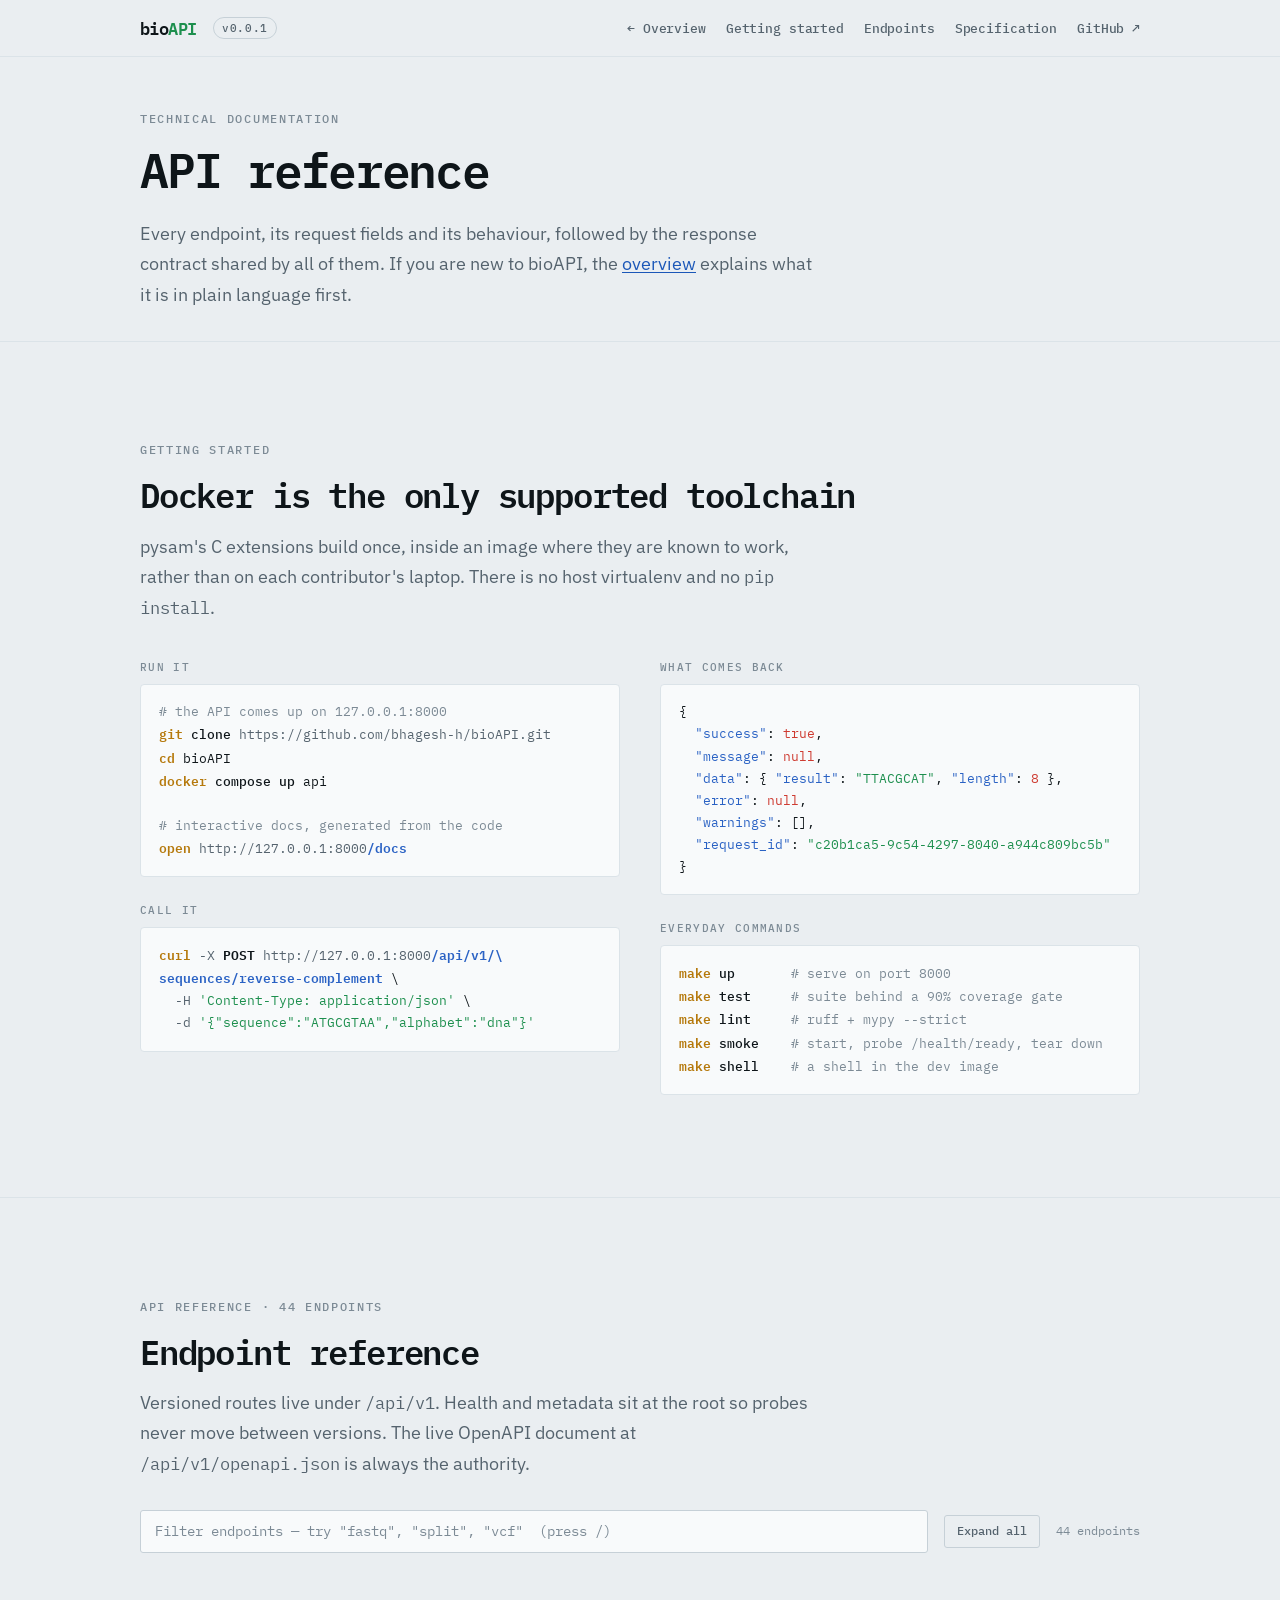
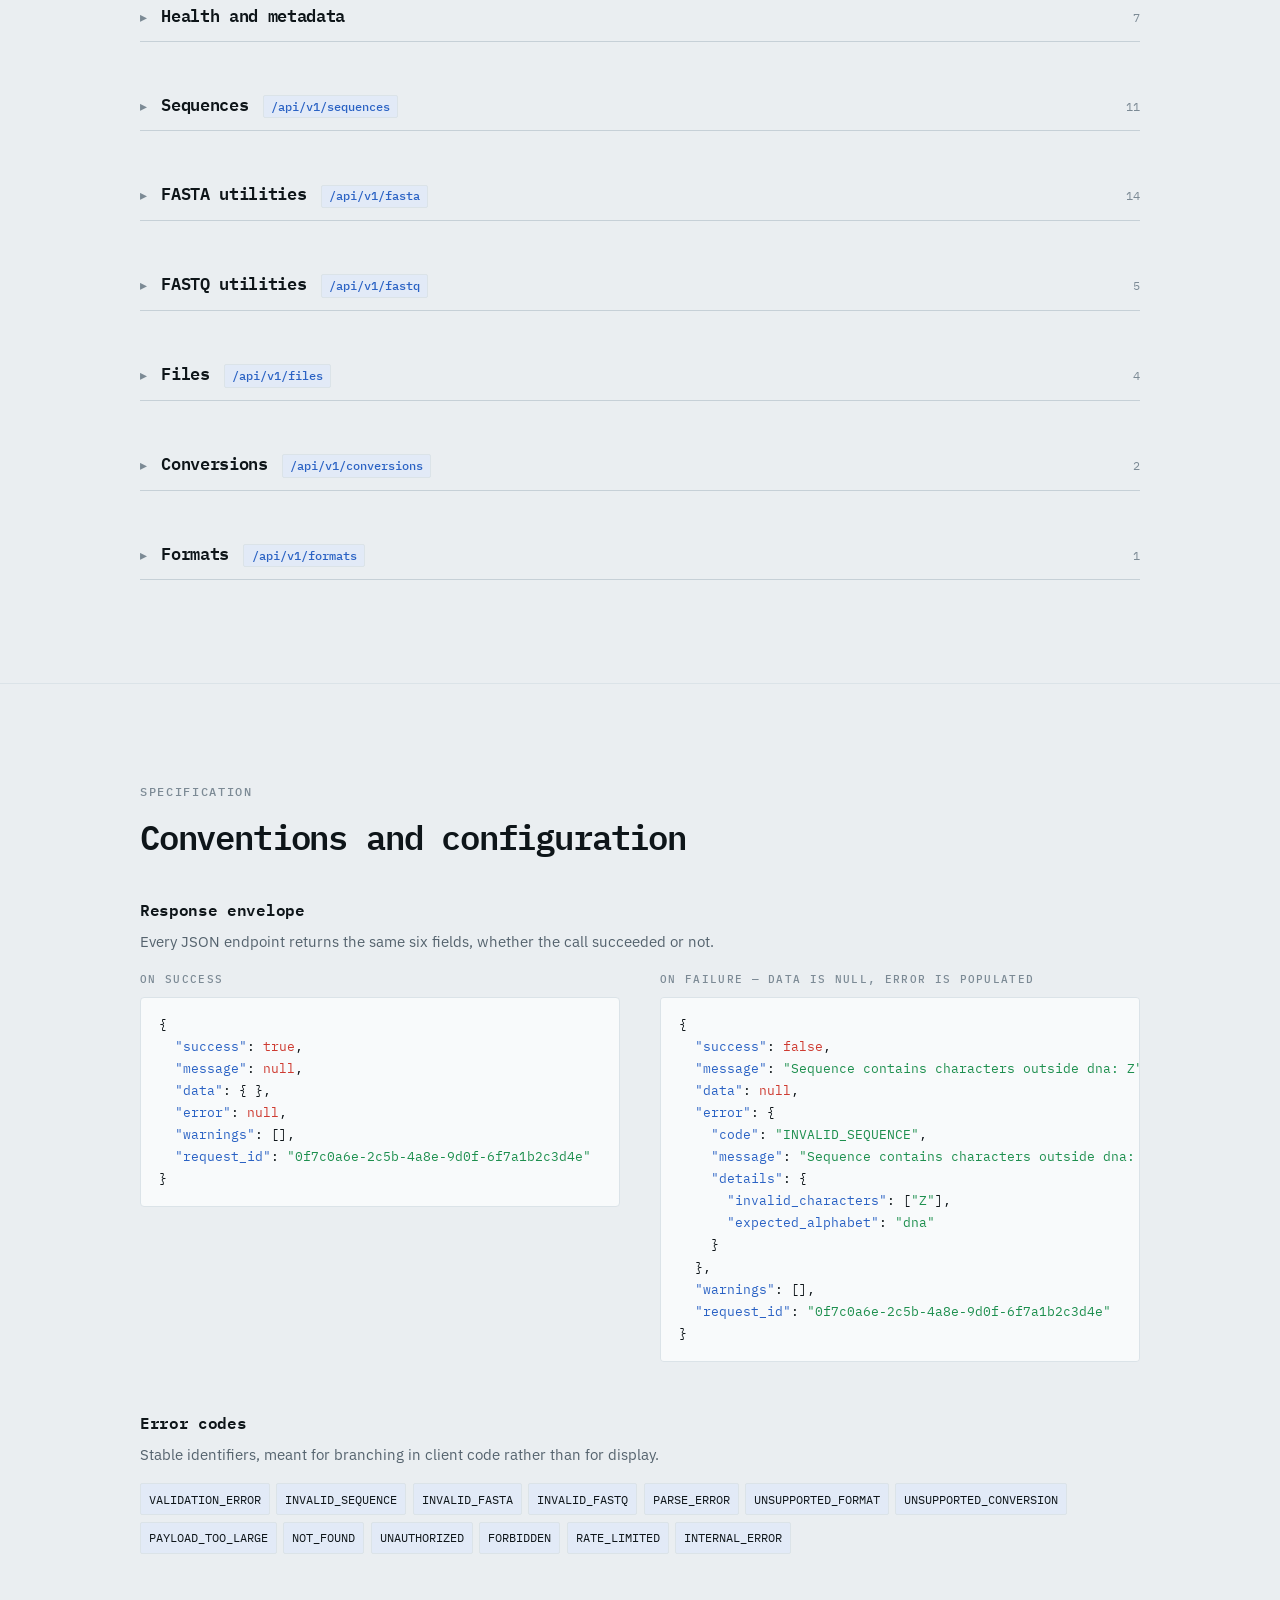
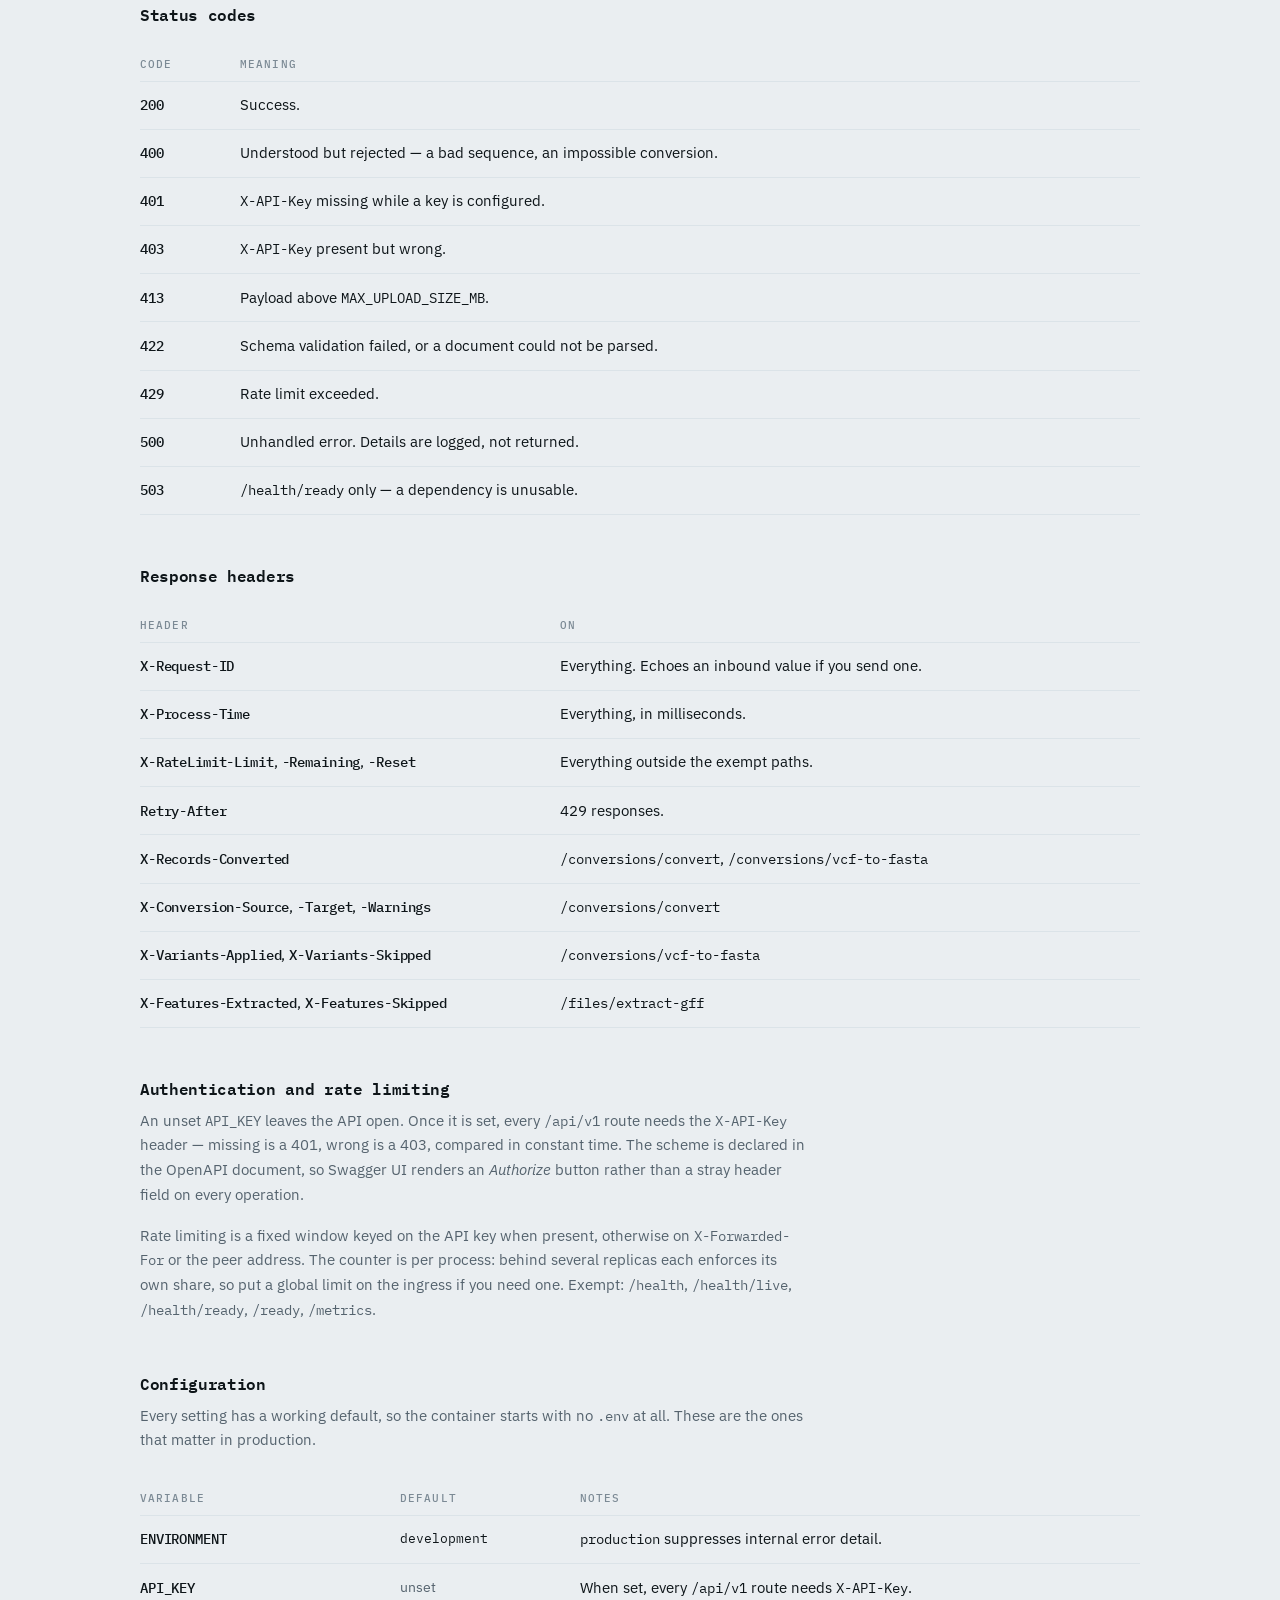
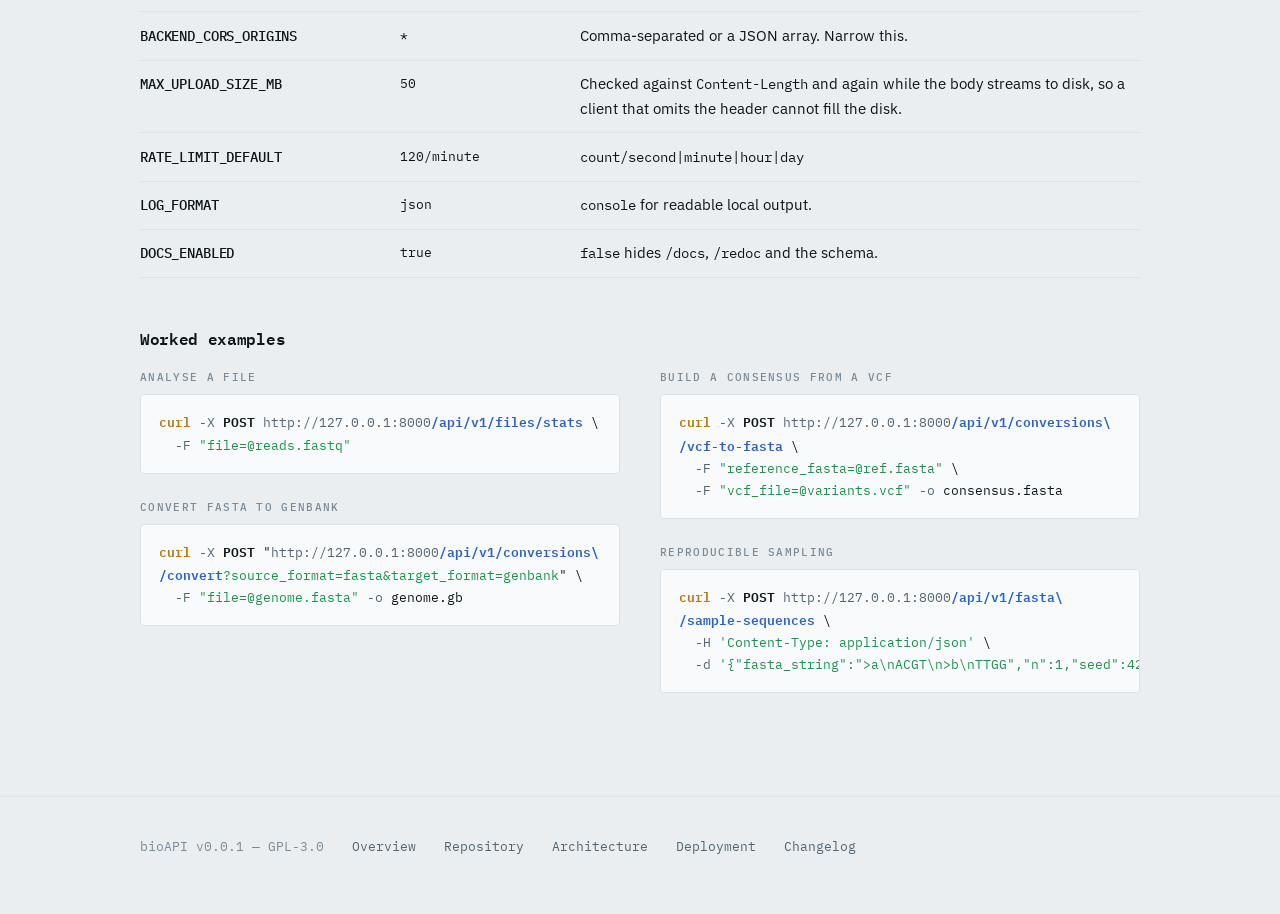
==== site/reference.html @ 5f0b7379 "docs(site): split the site in two, add an interoperability graph and a roadmap The single page assum" ====
<!doctype html>
<html lang="en">
<head>
<meta charset="utf-8">
<meta name="viewport" content="width=device-width, initial-scale=1">
<title>API reference — bioAPI</title>
<meta name="description" content="Every bioAPI endpoint with its request fields, plus the response envelope, error codes, status codes, headers, authentication, rate limiting and configuration.">
<link rel="icon" href="data:image/svg+xml,<svg xmlns='http://www.w3.org/2000/svg' viewBox='0 0 32 32'><rect width='32' height='32' rx='7' fill='%230E1519'/><rect x='7' y='5' width='18' height='4' rx='2' fill='%231D8F4E'/><rect x='7' y='11' width='18' height='4' rx='2' fill='%232A62C4'/><rect x='7' y='17' width='18' height='4' rx='2' fill='%23C98A12'/><rect x='7' y='23' width='18' height='4' rx='2' fill='%23CE3B31'/></svg>">
<link rel="preconnect" href="https://fonts.googleapis.com">
<link rel="preconnect" href="https://fonts.gstatic.com" crossorigin>
<link href="https://fonts.googleapis.com/css2?family=IBM+Plex+Mono:wght@400;500;600&family=IBM+Plex+Sans:wght@400;500;600&display=swap" rel="stylesheet">
<link rel="stylesheet" href="style.css">
</head>
<body>

<header class="topbar">
  <div class="wrap">
    <a class="mark" href="index.html">bio<span>API</span></a>
    <span class="ver">v0.0.1</span>
    <nav class="topnav">
      <a href="index.html">← Overview</a>
      <a class="opt" href="#getting-started">Getting started</a>
      <a href="#api-reference">Endpoints</a>
      <a href="#specification">Specification</a>
      <a href="https://github.com/bhagesh-h/bioAPI">GitHub&nbsp;↗</a>
    </nav>
  </div>
</header>

<main id="top">

<section class="hero" style="padding-block:clamp(2.5rem,5vw,3.5rem) 0">
  <div class="wrap">
    <p class="eyebrow">Technical documentation</p>
    <h1 style="font-size:clamp(2rem,5vw,3rem);max-width:20ch">API reference</h1>
    <p class="lede">
      Every endpoint, its request fields and its behaviour, followed by the response
      contract shared by all of them. If you are new to bioAPI, the
      <a href="index.html">overview</a> explains what it is in plain language first.
    </p>
  </div>
</section>

<!-- ============================ quick start ============================ -->
<section class="section" id="getting-started">
  <div class="wrap">
    <p class="eyebrow">Getting started</p>
    <h2>Docker is the only supported toolchain</h2>
    <p class="lede" style="margin-top:1rem">
      pysam's C extensions build once, inside an image where they are known to work,
      rather than on each contributor's laptop. There is no host virtualenv and no
      <code>pip install</code>.
    </p>

    <div class="cols" style="margin-top:2.5rem">
      <div>
        <p class="blocktitle">run it</p>
<pre><span class="c"># the API comes up on 127.0.0.1:8000</span>
<span class="cmd">git</span> <span class="sub">clone</span> <span class="url">https://github.com/bhagesh-h/bioAPI.git</span>
<span class="cmd">cd</span> bioAPI
<span class="cmd">docker</span> <span class="sub">compose up</span> api

<span class="c"># interactive docs, generated from the code</span>
<span class="cmd">open</span> <span class="url">http://127.0.0.1:8000</span><span class="ep">/docs</span></pre>
        <p class="blocktitle" style="margin-top:1.75rem">call it</p>
<pre><span class="cmd">curl</span> <span class="flg">-X</span> <span class="mth">POST</span> <span class="url">http://127.0.0.1:8000</span><span class="ep">/api/v1/\
sequences/reverse-complement</span> \
  <span class="flg">-H</span> <span class="str">'Content-Type: application/json'</span> \
  <span class="flg">-d</span> <span class="str">'{"sequence":"ATGCGTAA","alphabet":"dna"}'</span></pre>
      </div>
      <div>
        <p class="blocktitle">what comes back</p>
<pre>{
  <span class="key">"success"</span>: <span class="lit">true</span>,
  <span class="key">"message"</span>: <span class="lit">null</span>,
  <span class="key">"data"</span>: { <span class="key">"result"</span>: <span class="str">"TTACGCAT"</span>, <span class="key">"length"</span>: <span class="lit">8</span> },
  <span class="key">"error"</span>: <span class="lit">null</span>,
  <span class="key">"warnings"</span>: [],
  <span class="key">"request_id"</span>: <span class="str">"c20b1ca5-9c54-4297-8040-a944c809bc5b"</span>
}</pre>
        <p class="blocktitle" style="margin-top:1.75rem">everyday commands</p>
<pre><span class="cmd">make</span> <span class="sub">up</span>       <span class="c"># serve on port 8000</span>
<span class="cmd">make</span> <span class="sub">test</span>     <span class="c"># suite behind a 90% coverage gate</span>
<span class="cmd">make</span> <span class="sub">lint</span>     <span class="c"># ruff + mypy --strict</span>
<span class="cmd">make</span> <span class="sub">smoke</span>    <span class="c"># start, probe /health/ready, tear down</span>
<span class="cmd">make</span> <span class="sub">shell</span>    <span class="c"># a shell in the dev image</span></pre>
      </div>
    </div>
  </div>
</section>
<!-- ============================ endpoints ============================ -->
<section class="section" id="api-reference">
  <div class="wrap">
    <p class="eyebrow">API reference · 44 endpoints</p>
    <h2>Endpoint reference</h2>
    <p class="lede" style="margin-top:1rem">
      Versioned routes live under <code>/api/v1</code>. Health and metadata sit at the root
      so probes never move between versions. The live OpenAPI document at
      <code>/api/v1/openapi.json</code> is always the authority.
    </p>

    <div class="filterbar">
      <input id="filter" type="search" placeholder="Filter endpoints — try &quot;fastq&quot;, &quot;split&quot;, &quot;vcf&quot;  (press /)" aria-label="Filter endpoints">
      <button id="toggle-all" type="button" aria-expanded="false">Expand all</button>
      <span id="count" aria-live="polite"></span>
    </div>

    <!-- ---- health ---- -->
    <details class="group" data-group>
      <summary class="group-head">
        <h3>Health and metadata</h3>
        <span class="n" data-n>7</span>
      </summary>
      <div class="group-body">
      <p class="group-note">
        Never require an API key and are exempt from rate limiting, so an orchestrator's
        probes cannot be locked out.
      </p>
      <div class="tablewrap">
      <table>
        <thead><tr><th style="width:34%">Endpoint</th><th>What it does</th><th style="width:26%">Returns</th></tr></thead>
        <tbody>
          <tr data-ep><td class="p"><span class="m">GET</span><code>/</code></td><td>Service name, version and links to the documentation.</td><td class="f"><code>ServiceInfo</code></td></tr>
          <tr data-ep><td class="p"><span class="m">GET</span><code>/health</code></td><td>Liveness — 200 for as long as the process is serving.</td><td class="f"><code>LivenessStatus</code></td></tr>
          <tr data-ep><td class="p"><span class="m">GET</span><code>/health/live</code></td><td>Liveness, under its explicit name.</td><td class="f"><code>LivenessStatus</code></td></tr>
          <tr data-ep><td class="p"><span class="m">GET</span><code>/health/ready</code></td><td>Readiness — parses a probe record with Biopython and loads pysam's compiled extension. 503 if either fails, so a broken image leaves the load balancer instead of failing real requests.</td><td class="f"><code>ReadinessStatus</code>, 503 on failure</td></tr>
          <tr data-ep><td class="p"><span class="m">GET</span><code>/ready</code> <span class="dep">alias</span></td><td>Deprecated alias of <code>/health/ready</code>.</td><td class="f"><code>ReadinessStatus</code></td></tr>
          <tr data-ep><td class="p"><span class="m">GET</span><code>/version</code></td><td>App, Python, Biopython and pysam versions.</td><td class="f"><code>VersionInfo</code></td></tr>
          <tr data-ep><td class="p"><span class="m">GET</span><code>/metrics</code></td><td>Prometheus metrics. Health paths are excluded from the histograms.</td><td class="f">Prometheus text</td></tr>
        </tbody>
      </table>
      </div>
      </div>
    </details>

    <!-- ---- sequences ---- -->
    <details class="group" data-group>
      <summary class="group-head">
        <h3>Sequences</h3>
        <span class="path">/api/v1/sequences</span>
        <span class="n" data-n>11</span>
      </summary>
      <div class="group-body">
      <p class="group-note">
        All eleven share a JSON body: <code>sequence</code>, optional <code>alphabet</code>
        (<code>dna</code>, <code>rna</code>, <code>protein</code>, or omitted to auto-detect),
        <code>uppercase</code> and <code>remove_whitespace</code>. Whitespace is stripped
        before processing, so a wrapped sequence pastes in fine. IUPAC ambiguity codes are
        valid but produce a warning, because most calculations treat the code literally
        rather than expanding it. Nucleotide-only operations reject a sequence declared as
        <code>protein</code>.
      </p>
      <div class="tablewrap">
      <table>
        <thead><tr><th style="width:34%">Endpoint</th><th>What it does</th><th style="width:26%">Extra fields</th></tr></thead>
        <tbody>
          <tr data-ep><td class="p"><span class="m post">POST</span><code>/reverse</code></td><td>Reverse the sequence.</td><td class="f">—</td></tr>
          <tr data-ep><td class="p"><span class="m post">POST</span><code>/complement</code></td><td>Complement each base. RNA input stays RNA.</td><td class="f">—</td></tr>
          <tr data-ep><td class="p"><span class="m post">POST</span><code>/reverse-complement</code></td><td>The opposite strand, read 5'→3'.</td><td class="f">—</td></tr>
          <tr data-ep><td class="p"><span class="m post">POST</span><code>/transcribe</code></td><td>DNA → RNA.</td><td class="f">—</td></tr>
          <tr data-ep><td class="p"><span class="m post">POST</span><code>/back-transcribe</code></td><td>RNA → DNA.</td><td class="f">—</td></tr>
          <tr data-ep><td class="p"><span class="m post">POST</span><code>/translate</code></td><td>Nucleotide → protein under any NCBI genetic code. Truncates to the last whole codon and says so in <code>warnings</code>; shorter than one codon is a 400.</td><td class="f"><code>table</code> (default 1), <code>to_stop</code> (default false)</td></tr>
          <tr data-ep><td class="p"><span class="m post">POST</span><code>/gc-content</code></td><td>GC percentage, with G/C and A/T counts.</td><td class="f">—</td></tr>
          <tr data-ep><td class="p"><span class="m post">POST</span><code>/count-bases</code></td><td>Residue frequencies, most common first.</td><td class="f">—</td></tr>
          <tr data-ep><td class="p"><span class="m post">POST</span><code>/kmer</code></td><td>K-mer counts, optionally only the most frequent.</td><td class="f"><code>k</code> (1–32, default 3), <code>top</code></td></tr>
          <tr data-ep><td class="p"><span class="m post">POST</span><code>/find-motif</code></td><td>Motif positions as 0-based half-open coordinates — <code>{"start":0,"end":2}</code> is the first two characters.</td><td class="f"><code>motif</code> (required), <code>allow_overlaps</code> (default true)</td></tr>
          <tr data-ep><td class="p"><span class="m post">POST</span><code>/validate</code></td><td>Report validity without rejecting. Always 200, with <code>is_valid</code> and the offending characters listed — use it before committing to an operation.</td><td class="f">—</td></tr>
        </tbody>
      </table>
      </div>
      </div>
    </details>

    <!-- ---- fasta ---- -->
    <details class="group" data-group>
      <summary class="group-head">
        <h3>FASTA utilities</h3>
        <span class="path">/api/v1/fasta</span>
        <span class="n" data-n>14</span>
      </summary>
      <div class="group-body">
      <p class="group-note">
        Every request carries <code>fasta_string</code> and an optional
        <code>line_width</code> (default 60; <code>0</code> puts each sequence on one line).
        Multi-line sequences are joined on parse and re-wrapped on output, and blank lines
        between records are tolerated.
      </p>
      <div class="tablewrap">
      <table>
        <thead><tr><th style="width:34%">Endpoint</th><th>What it does</th><th style="width:26%">Extra fields</th></tr></thead>
        <tbody>
          <tr data-ep><td class="p"><span class="m post">POST</span><code>/stats</code></td><td>Count, min, max, mean length, N50, GC, and a per-sequence breakdown.</td><td class="f">—</td></tr>
          <tr data-ep><td class="p"><span class="m post">POST</span><code>/shorten-headers</code></td><td>Truncate headers, warning when the truncation collides.</td><td class="f"><code>n</code> — characters to keep</td></tr>
          <tr data-ep><td class="p"><span class="m post">POST</span><code>/get-n-sequences</code></td><td>The first N records.</td><td class="f"><code>n</code></td></tr>
          <tr data-ep><td class="p"><span class="m post">POST</span><code>/filter-by-length</code></td><td>Keep records inside a length range.</td><td class="f"><code>min_length</code>, <code>max_length</code></td></tr>
          <tr data-ep><td class="p"><span class="m post">POST</span><code>/extract-subsequence</code></td><td>Slice a 1-based inclusive range from each record. Fails the whole request if any sequence is shorter than <code>end</code>, naming it in <code>error.details</code>.</td><td class="f"><code>start</code>, <code>end</code>, <code>skip_short</code></td></tr>
          <tr data-ep><td class="p"><span class="m post">POST</span><code>/sample-sequences</code></td><td>A random sample. Without a seed it is genuinely random and differs between calls.</td><td class="f"><code>n</code>, <code>seed</code></td></tr>
          <tr data-ep><td class="p"><span class="m post">POST</span><code>/split</code></td><td>Into <code>n</code> chunks or chunks of <code>size</code> — one or the other, never both.</td><td class="f"><code>n</code> <em>or</em> <code>size</code></td></tr>
          <tr data-ep><td class="p"><span class="m post">POST</span><code>/merge</code></td><td>Concatenate documents. Duplicate ids are a warning; deduplication suffixes them <code>_2</code>, <code>_3</code> in order of appearance.</td><td class="f"><code>fasta_strings</code> (≥2), <code>deduplicate_ids</code></td></tr>
          <tr data-ep><td class="p"><span class="m post">POST</span><code>/convert-case</code></td><td>Upper- or lower-case the sequences, leaving headers alone.</td><td class="f"><code>case</code>: <code>upper</code> | <code>lower</code></td></tr>
          <tr data-ep><td class="p"><span class="m post">POST</span><code>/remove-unknown-chars</code></td><td>Strip anything outside ACGT, optionally keeping IUPAC codes.</td><td class="f"><code>keep_ambiguity_codes</code></td></tr>
          <tr data-ep><td class="p"><span class="m post">POST</span><code>/rename-sequences</code></td><td>Apply an <code>{old_id: new_id}</code> map. Keys matching no record are warned about — usually a typo.</td><td class="f"><code>rename_map</code></td></tr>
          <tr data-ep><td class="p"><span class="m post">POST</span><code>/modify-descriptions</code></td><td>Apply an <code>{id: description}</code> map, with the same warning on unmatched keys.</td><td class="f"><code>description_map</code></td></tr>
          <tr data-ep><td class="p"><span class="m post">POST</span><code>/find-unique</code></td><td>Deduplicate by sequence content rather than by identifier.</td><td class="f">—</td></tr>
          <tr data-ep><td class="p"><span class="m post">POST</span><code>/extract-ids</code></td><td>List every identifier in the document.</td><td class="f">—</td></tr>
        </tbody>
      </table>
      </div>
      </div>
    </details>

    <!-- ---- fastq ---- -->
    <details class="group" data-group>
      <summary class="group-head">
        <h3>FASTQ utilities</h3>
        <span class="path">/api/v1/fastq</span>
        <span class="n" data-n>5</span>
      </summary>
      <div class="group-body">
      <p class="group-note">
        Every request carries <code>fastq_string</code> and <code>quality_offset</code>
        (33 for Sanger and Illumina 1.8+, 64 for older Illumina). Parsing is strict: exactly
        four lines per read, <code>@</code> first, <code>+</code> third, sequence and quality
        of equal non-zero length. Errors name the read number. Line-wrapped FASTQ cannot be
        parsed unambiguously and is rejected rather than guessed at.
      </p>
      <div class="tablewrap">
      <table>
        <thead><tr><th style="width:34%">Endpoint</th><th>What it does</th><th style="width:26%">Extra fields</th></tr></thead>
        <tbody>
          <tr data-ep><td class="p"><span class="m post">POST</span><code>/stats</code></td><td>Read count, lengths, GC, mean quality, and Q20/Q30 percentages. A quality string that decodes below zero produces a warning suggesting the other encoding.</td><td class="f">—</td></tr>
          <tr data-ep><td class="p"><span class="m post">POST</span><code>/quality-filter</code></td><td>Keep reads above a mean Phred score and a minimum length.</td><td class="f"><code>min_quality</code> (default 20), <code>min_length</code></td></tr>
          <tr data-ep><td class="p"><span class="m post">POST</span><code>/to-fasta</code></td><td>Drop the quality track.</td><td class="f"><code>line_width</code></td></tr>
          <tr data-ep><td class="p"><span class="m post">POST</span><code>/compress-gz</code></td><td>Gzip the document, returned as <code>data_base64</code> so the bytes survive JSON. Base64 adds a third to the size — for large files use the upload endpoints.</td><td class="f">—</td></tr>
          <tr data-ep><td class="p"><span class="m post">POST</span><code>/decompress-gz</code></td><td>The reverse, validating that the result really is FASTQ.</td><td class="f"><code>fastq_gz_base64</code></td></tr>
        </tbody>
      </table>
      </div>
      </div>
    </details>

    <!-- ---- files ---- -->
    <details class="group" data-group>
      <summary class="group-head">
        <h3>Files</h3>
        <span class="path">/api/v1/files</span>
        <span class="n" data-n>4</span>
      </summary>
      <div class="group-body">
      <p class="group-note">
        Multipart uploads. Recognised for analysis: FASTA, FASTQ, GenBank, EMBL, SAM, BAM,
        VCF, GFF, GTF and plain text.
      </p>
      <div class="tablewrap">
      <table>
        <thead><tr><th style="width:34%">Endpoint</th><th>What it does</th><th style="width:26%">Form fields</th></tr></thead>
        <tbody>
          <tr data-ep><td class="p"><span class="m post">POST</span><code>/stats</code></td><td>Analyse an upload. The format comes from the first 64 KB of content combined with the filename, reported with a confidence of <code>high</code>, <code>medium</code> (content and extension disagree — content wins) or <code>low</code>. Which statistics block is filled depends on the format: <code>sequence_stats</code>, <code>quality_stats</code>, <code>bam_stats</code>, <code>gff_stats</code>, <code>vcf_stats</code>, or a line count.</td><td class="f"><code>file</code></td></tr>
          <tr data-ep><td class="p"><span class="m post">POST</span><code>/summary</code> <span class="dep">alias</span></td><td>Deprecated alias of <code>/stats</code>.</td><td class="f"><code>file</code></td></tr>
          <tr data-ep><td class="p"><span class="m post">POST</span><code>/extract-gff</code></td><td>Slice FASTA features using GFF/GTF coordinates, 1-based inclusive as GFF specifies. Minus-strand features are reverse-complemented. Unknown sequence names, non-numeric coordinates and out-of-range features are skipped and explained; matching nothing at all is a 422. Returns FASTA as <code>text/plain</code>.</td><td class="f"><code>fasta_file</code>, <code>gff_file</code>, <code>feature_type</code></td></tr>
          <tr data-ep><td class="p"><span class="m post">POST</span><code>/vcf/extract</code></td><td>List variants of one class. Any ALT of a different length to REF is an INDEL; equal lengths with a single-base REF is a SNP; equal lengths with a longer REF is an MNP; no usable ALT (<code>*</code>, <code>.</code>, <code>&lt;NON_REF&gt;</code>) is OTHER. Reports both <code>count</code> and <code>total_in_file</code>.</td><td class="f"><code>vcf_file</code>, <code>variant_type</code>: <code>ALL</code> | <code>SNP</code> | <code>INDEL</code> | <code>MNP</code> | <code>OTHER</code></td></tr>
        </tbody>
      </table>
      </div>
      </div>
    </details>

    <!-- ---- conversions ---- -->
    <details class="group" data-group>
      <summary class="group-head">
        <h3>Conversions</h3>
        <span class="path">/api/v1/conversions</span>
        <span class="n" data-n>2</span>
      </summary>
      <div class="group-body">
      <p class="group-note">
        Both return a file directly, with the metadata in <code>X-</code> response headers
        rather than a JSON body.
      </p>
      <div class="tablewrap">
      <table>
        <thead><tr><th style="width:34%">Endpoint</th><th>What it does</th><th style="width:26%">Parameters</th></tr></thead>
        <tbody>
          <tr data-ep><td class="p"><span class="m post">POST</span><code>/convert</code></td><td>Convert between formats. The pair is checked before the upload is read, so an unsupported one costs no I/O and comes back with the list of targets that would work. GenBank and EMBL need a <code>molecule_type</code>; when the source lacks one it is inferred and reported as a warning. Converting from FASTQ drops the quality scores, also as a warning.</td><td class="f">query <code>source_format</code>, <code>target_format</code>; multipart <code>file</code></td></tr>
          <tr data-ep><td class="p"><span class="m post">POST</span><code>/vcf-to-fasta</code></td><td>Apply a VCF to a reference to build a consensus. The first ALT of each record is used, applied from the end of each sequence backwards so an indel cannot shift the coordinates of the variants still pending. A variant is skipped when its chromosome is absent, its position is out of range, or its REF does not match the reference — usually a different reference build. References with no variants pass through unchanged, so the record count always matches the input.</td><td class="f"><code>reference_fasta</code>, <code>vcf_file</code></td></tr>
        </tbody>
      </table>
      </div>
      </div>
    </details>

    <!-- ---- formats ---- -->
    <details class="group" data-group>
      <summary class="group-head">
        <h3>Formats</h3>
        <span class="path">/api/v1/formats</span>
        <span class="n" data-n>1</span>
      </summary>
      <div class="group-body">
      <div class="tablewrap">
      <table>
        <thead><tr><th style="width:34%">Endpoint</th><th>What it does</th><th style="width:26%">Returns</th></tr></thead>
        <tbody>
          <tr data-ep><td class="p"><span class="m">GET</span><code>/api/v1/formats</code></td><td>Which formats this deployment can analyse, which conversions are available, and why the remaining pairs are not.</td><td class="f"><code>FormatCapabilities</code></td></tr>
        </tbody>
      </table>
      </div>
      <p class="group-note" style="margin-top:1.25rem">
        The matrix it publishes: <code>fasta</code> → genbank, embl, tab, json ·
        <code>fastq</code> → fasta, genbank, embl, tab, json ·
        <code>genbank</code> → fasta, embl, tab, json ·
        <code>embl</code> → fasta, genbank, tab, json ·
        <code>tab</code> → fasta, genbank, embl, json ·
        <code>text</code> → fasta, json. Anything targeting FASTQ from a source without
        quality scores is refused with an explanation.
      </p>
      </div>
    </details>
  </div>
</section>
<!-- ============================ reference ============================ -->
<section class="section" id="specification">
  <div class="wrap">
    <p class="eyebrow">Specification</p>
    <h2>Conventions and configuration</h2>

    <div class="subsec">
      <h3>Response envelope</h3>
      <p>Every JSON endpoint returns the same six fields, whether the call succeeded or not.</p>
      <div class="cols" style="margin-top:1.25rem">
        <div>
          <p class="blocktitle">on success</p>
<pre>{
  <span class="key">"success"</span>: <span class="lit">true</span>,
  <span class="key">"message"</span>: <span class="lit">null</span>,
  <span class="key">"data"</span>: { },
  <span class="key">"error"</span>: <span class="lit">null</span>,
  <span class="key">"warnings"</span>: [],
  <span class="key">"request_id"</span>: <span class="str">"0f7c0a6e-2c5b-4a8e-9d0f-6f7a1b2c3d4e"</span>
}</pre>
        </div>
        <div>
          <p class="blocktitle">on failure — data is null, error is populated</p>
<pre>{
  <span class="key">"success"</span>: <span class="lit">false</span>,
  <span class="key">"message"</span>: <span class="str">"Sequence contains characters outside dna: Z"</span>,
  <span class="key">"data"</span>: <span class="lit">null</span>,
  <span class="key">"error"</span>: {
    <span class="key">"code"</span>: <span class="str">"INVALID_SEQUENCE"</span>,
    <span class="key">"message"</span>: <span class="str">"Sequence contains characters outside dna: Z"</span>,
    <span class="key">"details"</span>: {
      <span class="key">"invalid_characters"</span>: [<span class="str">"Z"</span>],
      <span class="key">"expected_alphabet"</span>: <span class="str">"dna"</span>
    }
  },
  <span class="key">"warnings"</span>: [],
  <span class="key">"request_id"</span>: <span class="str">"0f7c0a6e-2c5b-4a8e-9d0f-6f7a1b2c3d4e"</span>
}</pre>
        </div>
      </div>
    </div>

    <div class="subsec">
      <h3>Error codes</h3>
      <p>Stable identifiers, meant for branching in client code rather than for display.</p>
      <div class="codes">
        <code>VALIDATION_ERROR</code><code>INVALID_SEQUENCE</code><code>INVALID_FASTA</code>
        <code>INVALID_FASTQ</code><code>PARSE_ERROR</code><code>UNSUPPORTED_FORMAT</code>
        <code>UNSUPPORTED_CONVERSION</code><code>PAYLOAD_TOO_LARGE</code><code>NOT_FOUND</code>
        <code>UNAUTHORIZED</code><code>FORBIDDEN</code><code>RATE_LIMITED</code><code>INTERNAL_ERROR</code>
      </div>
    </div>

    <div class="subsec">
      <h3>Status codes</h3>
      <div class="tablewrap">
      <table>
        <thead><tr><th style="width:10%">Code</th><th>Meaning</th></tr></thead>
        <tbody>
          <tr><td class="p"><code>200</code></td><td>Success.</td></tr>
          <tr><td class="p"><code>400</code></td><td>Understood but rejected — a bad sequence, an impossible conversion.</td></tr>
          <tr><td class="p"><code>401</code></td><td><code>X-API-Key</code> missing while a key is configured.</td></tr>
          <tr><td class="p"><code>403</code></td><td><code>X-API-Key</code> present but wrong.</td></tr>
          <tr><td class="p"><code>413</code></td><td>Payload above <code>MAX_UPLOAD_SIZE_MB</code>.</td></tr>
          <tr><td class="p"><code>422</code></td><td>Schema validation failed, or a document could not be parsed.</td></tr>
          <tr><td class="p"><code>429</code></td><td>Rate limit exceeded.</td></tr>
          <tr><td class="p"><code>500</code></td><td>Unhandled error. Details are logged, not returned.</td></tr>
          <tr><td class="p"><code>503</code></td><td><code>/health/ready</code> only — a dependency is unusable.</td></tr>
        </tbody>
      </table>
      </div>
    </div>

    <div class="subsec">
      <h3>Response headers</h3>
      <div class="tablewrap">
      <table>
        <thead><tr><th style="width:42%">Header</th><th>On</th></tr></thead>
        <tbody>
          <tr><td class="p"><code>X-Request-ID</code></td><td>Everything. Echoes an inbound value if you send one.</td></tr>
          <tr><td class="p"><code>X-Process-Time</code></td><td>Everything, in milliseconds.</td></tr>
          <tr><td class="p"><code>X-RateLimit-Limit</code>, <code>-Remaining</code>, <code>-Reset</code></td><td>Everything outside the exempt paths.</td></tr>
          <tr><td class="p"><code>Retry-After</code></td><td>429 responses.</td></tr>
          <tr><td class="p"><code>X-Records-Converted</code></td><td><code>/conversions/convert</code>, <code>/conversions/vcf-to-fasta</code></td></tr>
          <tr><td class="p"><code>X-Conversion-Source</code>, <code>-Target</code>, <code>-Warnings</code></td><td><code>/conversions/convert</code></td></tr>
          <tr><td class="p"><code>X-Variants-Applied</code>, <code>X-Variants-Skipped</code></td><td><code>/conversions/vcf-to-fasta</code></td></tr>
          <tr><td class="p"><code>X-Features-Extracted</code>, <code>X-Features-Skipped</code></td><td><code>/files/extract-gff</code></td></tr>
        </tbody>
      </table>
      </div>
    </div>

    <div class="subsec">
      <h3>Authentication and rate limiting</h3>
      <p>
        An unset <code>API_KEY</code> leaves the API open. Once it is set, every
        <code>/api/v1</code> route needs the <code>X-API-Key</code> header — missing is a 401,
        wrong is a 403, compared in constant time. The scheme is declared in the OpenAPI
        document, so Swagger UI renders an <em>Authorize</em> button rather than a stray
        header field on every operation.
      </p>
      <p>
        Rate limiting is a fixed window keyed on the API key when present, otherwise on
        <code>X-Forwarded-For</code> or the peer address. The counter is per process: behind
        several replicas each enforces its own share, so put a global limit on the ingress if
        you need one. Exempt: <code>/health</code>, <code>/health/live</code>,
        <code>/health/ready</code>, <code>/ready</code>, <code>/metrics</code>.
      </p>
    </div>

    <div class="subsec">
      <h3>Configuration</h3>
      <p>
        Every setting has a working default, so the container starts with no <code>.env</code>
        at all. These are the ones that matter in production.
      </p>
      <div class="tablewrap">
      <table>
        <thead><tr><th style="width:26%">Variable</th><th style="width:18%">Default</th><th>Notes</th></tr></thead>
        <tbody>
          <tr><td class="p"><code>ENVIRONMENT</code></td><td class="f"><code>development</code></td><td><code>production</code> suppresses internal error detail.</td></tr>
          <tr><td class="p"><code>API_KEY</code></td><td class="f">unset</td><td>When set, every <code>/api/v1</code> route needs <code>X-API-Key</code>.</td></tr>
          <tr><td class="p"><code>BACKEND_CORS_ORIGINS</code></td><td class="f"><code>*</code></td><td>Comma-separated or a JSON array. Narrow this.</td></tr>
          <tr><td class="p"><code>MAX_UPLOAD_SIZE_MB</code></td><td class="f"><code>50</code></td><td>Checked against <code>Content-Length</code> and again while the body streams to disk, so a client that omits the header cannot fill the disk.</td></tr>
          <tr><td class="p"><code>RATE_LIMIT_DEFAULT</code></td><td class="f"><code>120/minute</code></td><td><code>count/second|minute|hour|day</code></td></tr>
          <tr><td class="p"><code>LOG_FORMAT</code></td><td class="f"><code>json</code></td><td><code>console</code> for readable local output.</td></tr>
          <tr><td class="p"><code>DOCS_ENABLED</code></td><td class="f"><code>true</code></td><td><code>false</code> hides <code>/docs</code>, <code>/redoc</code> and the schema.</td></tr>
        </tbody>
      </table>
      </div>
    </div>

    <div class="subsec">
      <h3>Worked examples</h3>
      <div class="cols" style="margin-top:1.25rem">
        <div>
          <p class="blocktitle">analyse a file</p>
<pre><span class="cmd">curl</span> <span class="flg">-X</span> <span class="mth">POST</span> <span class="url">http://127.0.0.1:8000</span><span class="ep">/api/v1/files/stats</span> \
  <span class="flg">-F</span> <span class="str">"file=@reads.fastq"</span></pre>
          <p class="blocktitle" style="margin-top:1.75rem">convert fasta to genbank</p>
<pre><span class="cmd">curl</span> <span class="flg">-X</span> <span class="mth">POST</span> "<span class="url">http://127.0.0.1:8000</span><span class="ep">/api/v1/conversions\
/convert</span><span class="str">?source_format=fasta&amp;target_format=genbank</span>" \
  <span class="flg">-F</span> <span class="str">"file=@genome.fasta"</span> <span class="flg">-o</span> genome.gb</pre>
        </div>
        <div>
          <p class="blocktitle">build a consensus from a vcf</p>
<pre><span class="cmd">curl</span> <span class="flg">-X</span> <span class="mth">POST</span> <span class="url">http://127.0.0.1:8000</span><span class="ep">/api/v1/conversions\
/vcf-to-fasta</span> \
  <span class="flg">-F</span> <span class="str">"reference_fasta=@ref.fasta"</span> \
  <span class="flg">-F</span> <span class="str">"vcf_file=@variants.vcf"</span> <span class="flg">-o</span> consensus.fasta</pre>
          <p class="blocktitle" style="margin-top:1.75rem">reproducible sampling</p>
<pre><span class="cmd">curl</span> <span class="flg">-X</span> <span class="mth">POST</span> <span class="url">http://127.0.0.1:8000</span><span class="ep">/api/v1/fasta\
/sample-sequences</span> \
  <span class="flg">-H</span> <span class="str">'Content-Type: application/json'</span> \
  <span class="flg">-d</span> <span class="str">'{"fasta_string":"&gt;a\nACGT\n&gt;b\nTTGG","n":1,"seed":42}'</span></pre>
        </div>
      </div>
    </div>
  </div>
</section>

</main>

<footer>
  <div class="wrap">
    <p>bioAPI v0.0.1 — GPL-3.0</p>
    <a href="index.html">Overview</a>
    <a href="https://github.com/bhagesh-h/bioAPI">Repository</a>
    <a href="https://github.com/bhagesh-h/bioAPI/blob/main/docs/architecture.md">Architecture</a>
    <a href="https://github.com/bhagesh-h/bioAPI/blob/main/docs/deployment.md">Deployment</a>
    <a href="https://github.com/bhagesh-h/bioAPI/blob/main/CHANGELOG.md">Changelog</a>
  </div>
</footer>

<script>
(function () {
  "use strict";

  /* ---- endpoint filter and group toggles ---- */
  var input = document.getElementById("filter");
  var count = document.getElementById("count");
  var toggleAll = document.getElementById("toggle-all");
  var groups = [].slice.call(document.querySelectorAll("[data-group]"));
  var rows = [].slice.call(document.querySelectorAll("[data-ep]"));

  rows.forEach(function (r) {
    r.dataset.hay = r.textContent.toLowerCase().replace(/\s+/g, " ");
  });

  function refreshToggleLabel() {
    var visible = groups.filter(function (g) { return !g.hidden; });
    var allOpen = visible.length > 0 && visible.every(function (g) { return g.open; });
    toggleAll.textContent = allOpen ? "Collapse all" : "Expand all";
    toggleAll.setAttribute("aria-expanded", allOpen ? "true" : "false");
  }

  function apply() {
    var q = input.value.trim().toLowerCase();
    var shown = 0;
    rows.forEach(function (r) {
      var hit = !q || r.dataset.hay.indexOf(q) !== -1;
      r.hidden = !hit;
      if (hit) shown++;
    });
    groups.forEach(function (g) {
      var live = g.querySelectorAll("[data-ep]:not([hidden])").length;
      g.hidden = live === 0;
      // A filtered group is opened so its matches are actually visible; clearing
      // the box puts every group back to closed.
      g.open = q ? live > 0 : false;
      var n = g.querySelector("[data-n]");
      if (n) n.textContent = live;
    });
    count.textContent = q
      ? shown + " of " + rows.length + " endpoints"
      : rows.length + " endpoints";
    refreshToggleLabel();
  }

  toggleAll.addEventListener("click", function () {
    var visible = groups.filter(function (g) { return !g.hidden; });
    var open = !visible.every(function (g) { return g.open; });
    visible.forEach(function (g) { g.open = open; });
    refreshToggleLabel();
  });
  groups.forEach(function (g) { g.addEventListener("toggle", refreshToggleLabel); });

  input.addEventListener("input", apply);
  document.addEventListener("keydown", function (e) {
    if (e.key === "/" && document.activeElement !== input) {
      e.preventDefault();
      input.focus();
    }
    if (e.key === "Escape" && document.activeElement === input) {
      input.value = "";
      apply();
    }
  });
  apply();
})();
</script>
</body>
</html>
---- site/style.css ----
/* bioAPI — shared styles for index.html and reference.html */
/* ---- tokens -------------------------------------------------------- */
:root {
  --paper:  #EAEEF1;
  --panel:  #F8FAFB;
  --ink:    #0E1519;
  --ink-2:  #55636E;
  --ink-3:  #7C8A95;
  --rule:   #C6D0D7;
  --rule-2: #DBE3E8;
  --accent: #1B57B8;
  --accent-soft: #E2EAF7;
  /* Sanger trace colours — the only place colour is spent */
  --base-a: #1D8F4E;
  --base-c: #2A62C4;
  --base-g: #B5790C;
  --base-t: #CE3B31;

  --mono: "IBM Plex Mono", ui-monospace, SFMono-Regular, Menlo, Consolas, monospace;
  --sans: "IBM Plex Sans", -apple-system, BlinkMacSystemFont, "Segoe UI", Roboto, sans-serif;

  --gap: clamp(3.5rem, 8vw, 6.5rem);
  --pad: clamp(1.25rem, 4vw, 2.5rem);
}
@media (prefers-color-scheme: dark) {
  :root {
    --paper:  #0D1317;
    --panel:  #141D23;
    --ink:    #E5EBEF;
    --ink-2:  #98A7B3;
    --ink-3:  #6F808C;
    --rule:   #26333C;
    --rule-2: #1C272E;
    --accent: #7CACFF;
    --accent-soft: #17252F;
    --base-a: #4BC47D;
    --base-c: #6E9EF5;
    --base-g: #E0A93A;
    --base-t: #F0665A;
  }
}

/* ---- base ---------------------------------------------------------- */
* { box-sizing: border-box; }
html { scroll-behavior: smooth; scroll-padding-top: 5rem; -webkit-text-size-adjust: 100%; }
body {
  margin: 0;
  background: var(--paper);
  color: var(--ink);
  font: 400 1rem/1.65 var(--sans);
  font-feature-settings: "kern", "liga";
  -webkit-font-smoothing: antialiased;
}
a { color: var(--accent); text-decoration-thickness: 1px; text-underline-offset: 2px; }
a:hover { text-decoration-thickness: 2px; }
:focus-visible { outline: 2px solid var(--accent); outline-offset: 3px; border-radius: 2px; }
h1, h2, h3 { font-family: var(--mono); font-weight: 600; letter-spacing: -0.02em; margin: 0; }
p { margin: 0 0 1rem; }
p:last-child { margin-bottom: 0; }
code { font-family: var(--mono); font-size: 0.9em; }

.wrap { max-width: 1080px; margin: 0 auto; padding-inline: var(--pad); }
.section { padding-block: var(--gap); border-top: 1px solid var(--rule-2); }
.section h2 { font-size: clamp(1.5rem, 3.2vw, 2.1rem); letter-spacing: -0.035em; line-height: 1.15; }
.eyebrow {
  font: 500 0.75rem/1 var(--mono);
  letter-spacing: 0.14em; text-transform: uppercase;
  color: var(--ink-3); margin: 0 0 1.25rem;
}
.lede { font-size: clamp(1.02rem, 1.6vw, 1.15rem); color: var(--ink-2); max-width: 62ch; }

/* ---- header -------------------------------------------------------- */
.topbar {
  position: sticky; top: 0; z-index: 20;
  background: var(--paper);
  background: color-mix(in srgb, var(--paper) 88%, transparent);
  backdrop-filter: blur(10px);
  border-bottom: 1px solid var(--rule-2);
}
.topbar .wrap { display: flex; align-items: center; gap: 1rem; height: 3.5rem; }
.mark { font: 600 1.0625rem/1 var(--mono); letter-spacing: -0.03em; color: var(--ink); text-decoration: none; }
.mark span { color: var(--base-a); }
.ver {
  font: 500 0.6875rem/1 var(--mono); letter-spacing: 0.06em;
  color: var(--ink-2); border: 1px solid var(--rule); border-radius: 999px;
  padding: 0.28rem 0.5rem;
}
.topnav { margin-left: auto; display: flex; gap: 1.25rem; }
.topnav a {
  font: 500 0.8125rem/1 var(--mono); color: var(--ink-2);
  text-decoration: none; letter-spacing: -0.01em;
}
.topnav a:hover { color: var(--ink); }
@media (max-width: 880px) { .topnav a.opt { display: none; } }
@media (max-width: 560px) {
  .topbar .wrap { gap: 0.75rem; }
  .topnav { gap: 0.9rem; }
  .ver { display: none; }  /* the version is still in the footer */
}

/* ---- hero ---------------------------------------------------------- */
.hero { padding-block: clamp(2.75rem, 6vw, 4.5rem) clamp(3rem, 6vw, 4.5rem); }
.hero h1 {
  font-size: clamp(2.3rem, 6.4vw, 4rem);
  line-height: 1.02; letter-spacing: -0.045em;
  margin: 0 0 1.5rem; max-width: 16ch;
}
.hero h1 em { font-style: normal; color: var(--ink-3); }
.hero .lede { margin-bottom: 2rem; }
.cta { display: flex; flex-wrap: wrap; gap: 0.75rem; }
.btn {
  font: 500 0.875rem/1 var(--mono); text-decoration: none;
  padding: 0.7rem 1.1rem; border-radius: 3px; border: 1px solid var(--ink);
  background: var(--ink); color: var(--paper); transition: transform 0.12s ease;
}
.btn:hover { transform: translateY(-1px); }
.btn.ghost { background: transparent; color: var(--ink); border-color: var(--rule); }
.btn.ghost:hover { border-color: var(--ink); }

/* ---- signature: the strand ------------------------------------------ */
.strand {
  margin: clamp(2.5rem, 6vw, 4rem) 0 0;
  width: fit-content; max-width: 100%;
  border: 1px solid var(--rule); border-radius: 4px;
  background: var(--panel); padding: clamp(1.1rem, 3vw, 1.9rem);
  overflow-x: auto;
}
.strand-head {
  display: flex; flex-wrap: wrap; gap: 0.5rem 1rem; align-items: baseline;
  margin-bottom: 1.4rem;
}
.strand-head .op { font: 500 0.8125rem/1 var(--mono); color: var(--ink); }
.strand-head .op-path { color: var(--base-c); font-weight: 600; }
.strand-head .note { font: 400 0.75rem/1 var(--mono); color: var(--ink-3); }
.ladder { display: grid; gap: 0.28rem; width: max-content; min-width: 100%; }
.rung { display: flex; align-items: center; gap: clamp(0.12rem, 0.6vw, 0.3rem); }
.tick {
  font: 500 clamp(0.6rem, 1.7vw, 0.75rem)/1 var(--mono);
  color: var(--ink-3); width: 2.1em; flex: none;
}
.tick.r { text-align: right; }
.b {
  font: 500 clamp(0.72rem, 2.4vw, 1.15rem)/1.5 var(--mono);
  width: clamp(1.05rem, 3.2vw, 1.55rem); flex: none;
  text-align: center; border-radius: 2px;
}
.b[data-b="A"] { color: var(--base-a); }
.b[data-b="C"] { color: var(--base-c); }
.b[data-b="G"] { color: var(--base-g); }
.b[data-b="T"] { color: var(--base-t); }
.pair { color: var(--ink-3); opacity: 0.55; }
.strand-out {
  margin-top: 1.4rem; padding-top: 1.1rem; border-top: 1px dashed var(--rule);
  display: flex; flex-wrap: wrap; align-items: baseline; gap: 0.5rem 0.9rem;
}
.strand-out .lbl {
  font: 500 0.6875rem/1 var(--mono); letter-spacing: 0.12em;
  text-transform: uppercase; color: var(--ink-3);
}
.strand-out .val { font: 600 clamp(0.85rem, 2.4vw, 1.05rem)/1 var(--mono); letter-spacing: 0.04em; }

/* load sequence */
.anim .b, .anim .pair, .anim .strand-out { opacity: 0; }
.anim.go .b, .anim.go .pair { animation: rise 0.34s ease-out forwards; }
.anim.go .strand-out { animation: rise 0.4s ease-out 0.95s forwards; }
@keyframes rise { from { opacity: 0; transform: translateY(4px); } to { opacity: 1; transform: none; } }
@media (prefers-reduced-motion: reduce) {
  .anim .b, .anim .pair, .anim .strand-out { opacity: 1 !important; animation: none !important; }
  html { scroll-behavior: auto; }
}

/* ---- two-column blocks --------------------------------------------- */
.cols { display: grid; gap: clamp(1.5rem, 4vw, 2.5rem); }
/* without this a long <pre> line widens its track instead of scrolling */
.cols > * { min-width: 0; }
@media (min-width: 860px) { .cols { grid-template-columns: 1fr 1fr; } }

pre {
  margin: 0; padding: 1rem 1.1rem; overflow-x: auto;
  background: var(--panel); border: 1px solid var(--rule-2); border-radius: 4px;
  font: 400 0.8125rem/1.7 var(--mono); color: var(--ink);
  tab-size: 2;
}
/* Syntax roles reuse the trace palette, so the page keeps one colour language:
   amber = the command, blue = the address, green = the data, red = literals. */
pre .c   { color: var(--ink-3); }                    /* comment */
pre .cmd { color: var(--base-g); font-weight: 600; } /* the program being run */
pre .sub { color: var(--ink); font-weight: 500; }    /* its subcommand */
pre .flg { color: var(--ink-2); }                    /* option flags */
pre .mth { color: var(--ink); font-weight: 600; }    /* HTTP method */
pre .url { color: var(--ink-2); }                    /* scheme and host */
pre .ep  { color: var(--base-c); font-weight: 600; } /* the endpoint path */
pre .str { color: var(--base-a); }                   /* string literal */
pre .key { color: var(--base-c); }                   /* JSON key */
pre .lit { color: var(--base-t); }                   /* number, boolean, null */
.blocktitle {
  font: 500 0.6875rem/1 var(--mono); letter-spacing: 0.12em;
  text-transform: uppercase; color: var(--ink-3); margin: 0 0 0.7rem;
}

/* ---- features ------------------------------------------------------ */
.feats { display: grid; gap: 0; margin-top: 2.5rem; border-top: 1px solid var(--rule-2); }
@media (min-width: 800px) { .feats { grid-template-columns: 1fr 1fr; column-gap: clamp(2rem, 5vw, 4rem); } }
.feat { padding: 1.5rem 0; border-bottom: 1px solid var(--rule-2); }
.feat h3 { font-size: 0.9375rem; letter-spacing: -0.01em; margin-bottom: 0.5rem; }
.feat p { font-size: 0.9375rem; color: var(--ink-2); margin: 0; }

/* ---- endpoints ----------------------------------------------------- */
.filterbar {
  display: flex; flex-wrap: wrap; gap: 0.75rem 1rem; align-items: center;
  margin-top: 2rem;
}
#filter {
  flex: 1 1 16rem; min-width: 0; appearance: none; -webkit-appearance: none;
  font: 400 0.875rem/1 var(--mono); color: var(--ink);
  background: var(--panel); border: 1px solid var(--rule); border-radius: 3px;
  padding: 0.7rem 0.85rem;
}
#filter::placeholder { color: var(--ink-3); }
#count { font: 400 0.75rem/1 var(--mono); color: var(--ink-3); }

.group { margin-top: 3rem; }
.group-head {
  display: flex; flex-wrap: wrap; align-items: baseline; gap: 0.5rem 0.9rem;
  padding-bottom: 0.75rem; border-bottom: 1px solid var(--rule);
}
/* Each group is a <details>; the head is its <summary>, so the whole row is the
   toggle and it works from the keyboard with no script. */
summary.group-head { cursor: pointer; list-style: none; }
summary.group-head::-webkit-details-marker { display: none; }
summary.group-head::before {
  content: "▸"; flex: none; display: inline-block;
  color: var(--ink-3); font-size: 0.85em;
  transition: transform 0.15s ease;
}
details[open] > summary.group-head::before { transform: rotate(90deg); }
summary.group-head:hover::before,
details[open] > summary.group-head::before { color: var(--base-c); }
summary.group-head:hover h3 { color: var(--base-c); }
summary.group-head:focus-visible { outline-offset: -2px; }
.group-body { padding-top: 0.25rem; }
@media (prefers-reduced-motion: reduce) {
  summary.group-head::before { transition: none; }
}

#toggle-all {
  font: 500 0.75rem/1 var(--mono); color: var(--ink-2);
  background: transparent; border: 1px solid var(--rule); border-radius: 3px;
  padding: 0.6rem 0.75rem; cursor: pointer;
}
#toggle-all:hover { border-color: var(--ink); color: var(--ink); }
.group-head h3 { font-size: 1.0625rem; letter-spacing: -0.02em; }
.group-head .path {
  font: 500 0.75rem/1 var(--mono); color: var(--base-c);
  background: var(--accent-soft); border: 1px solid var(--rule-2);
  border-radius: 2px; padding: 0.3rem 0.45rem;
}
.group-head .n { font: 400 0.75rem/1 var(--mono); color: var(--ink-3); margin-left: auto; }
.group-note { font-size: 0.875rem; color: var(--ink-2); margin: 0.9rem 0 0; max-width: 74ch; }
.group-note code { color: var(--ink); }

table { width: 100%; border-collapse: collapse; margin-top: 0.5rem; }
th, td { text-align: left; vertical-align: top; padding: 0.7rem 0.9rem 0.7rem 0; border-bottom: 1px solid var(--rule-2); }
th {
  font: 500 0.6875rem/1 var(--mono); letter-spacing: 0.1em;
  text-transform: uppercase; color: var(--ink-3); padding-top: 1rem;
}
td { font-size: 0.9375rem; }
td.p { white-space: nowrap; }
td:last-child, th:last-child { padding-right: 0; }

.m {
  display: inline-block; min-width: 3.1rem; text-align: center;
  font: 500 0.6875rem/1 var(--mono); letter-spacing: 0.06em;
  padding: 0.28rem 0.4rem; border-radius: 2px; margin-right: 0.55rem;
  border: 1px solid var(--rule); color: var(--ink-2); background: transparent;
}
.m.post { background: var(--ink); border-color: var(--ink); color: var(--paper); }
td.p code { font-size: 0.875rem; font-weight: 500; letter-spacing: -0.01em; }
/* Only the endpoint tables get the path colour — not the status-code,
   header and configuration tables, which also use td.p. */
[data-group] td.p code { color: var(--base-c); }
td.f { color: var(--ink-2); font-size: 0.875rem; }
td.f code { color: var(--ink); white-space: nowrap; }
.dep { font: 500 0.625rem/1 var(--mono); letter-spacing: 0.08em; text-transform: uppercase; color: var(--base-t); }
.tablewrap { overflow-x: auto; }

/* ---- reference ----------------------------------------------------- */
.subsec { margin-top: 3rem; }
.subsec:first-of-type { margin-top: 2.5rem; }
.subsec h3 { font-size: 1rem; margin-bottom: 0.4rem; }
.subsec > p { font-size: 0.9375rem; color: var(--ink-2); max-width: 74ch; }
.codes { display: flex; flex-wrap: wrap; gap: 0.4rem; margin-top: 1rem; }
.codes code {
  font-size: 0.75rem; padding: 0.32rem 0.5rem; border-radius: 2px;
  background: var(--accent-soft); color: var(--ink); border: 1px solid var(--rule-2);
}

/* ---- footer -------------------------------------------------------- */
footer { border-top: 1px solid var(--rule-2); padding-block: 2.5rem 3.5rem; }
footer .wrap { display: flex; flex-wrap: wrap; gap: 0.75rem 1.75rem; align-items: baseline; }
footer p, footer a { font: 400 0.8125rem/1.6 var(--mono); color: var(--ink-3); margin: 0; }
footer a { color: var(--ink-2); text-decoration: none; }
footer a:hover { color: var(--accent); text-decoration: underline; }

/* ==== landing page ==================================================== */

/* Two entry points, because the two audiences each know half of this. */
.audience { display: grid; gap: 1.25rem; margin-top: 2.5rem; }
@media (min-width: 820px) { .audience { grid-template-columns: 1fr 1fr; } }
.card {
  border: 1px solid var(--rule); border-radius: 4px; background: var(--panel);
  padding: clamp(1.25rem, 3vw, 1.75rem);
}
.card .who {
  display: block; margin-bottom: 0.8rem;
  font: 500 0.6875rem/1 var(--mono); letter-spacing: 0.12em;
  text-transform: uppercase; color: var(--ink-3);
}
.card h3 { font-size: 1rem; margin-bottom: 0.7rem; }
.card p { font-size: 0.9375rem; color: var(--ink-2); }

/* What it does, described as tasks rather than as routes. */
.tasks { margin-top: 2.5rem; border-top: 1px solid var(--rule-2); }
.task {
  padding: 1.6rem 0; border-bottom: 1px solid var(--rule-2);
  display: grid; gap: 0.6rem clamp(1.5rem, 4vw, 3rem);
}
@media (min-width: 820px) { .task { grid-template-columns: 17rem 1fr; } }
.task h3 { font-size: 0.9375rem; letter-spacing: -0.01em; }
.task .n { display: block; margin-top: 0.45rem; font: 400 0.75rem/1 var(--mono); color: var(--ink-3); }
.task p { font-size: 0.9375rem; color: var(--ink-2); margin: 0; }
.task .eg { font-size: 0.875rem; color: var(--ink-3); margin-top: 0.55rem; }

/* Glossary: the words each audience is missing. */
.gloss {
  margin: 2rem 0 0; display: grid; gap: 0 clamp(2rem, 5vw, 4rem);
  border-top: 1px solid var(--rule-2);
}
@media (min-width: 820px) { .gloss { grid-template-columns: 1fr 1fr; } }
.term { padding: 1.1rem 0; border-bottom: 1px solid var(--rule-2); }
.term dt { font: 600 0.875rem/1.4 var(--mono); color: var(--ink); margin-bottom: 0.35rem; }
.term dd { margin: 0; font-size: 0.9375rem; color: var(--ink-2); }

/* Numbered because the order genuinely matters — you cannot call it before it runs.
   Same two-column rhythm as .task, which also leaves the commands room to breathe. */
.steps { margin-top: 2.5rem; border-top: 1px solid var(--rule-2); }
.step {
  padding: 1.75rem 0; border-bottom: 1px solid var(--rule-2);
  display: grid; gap: 0.9rem clamp(1.5rem, 4vw, 3rem);
}
@media (min-width: 820px) { .step { grid-template-columns: 20rem 1fr; } }
.step > * { min-width: 0; }
.step .num {
  display: block; margin-bottom: 0.6rem;
  font: 600 0.75rem/1 var(--mono); letter-spacing: 0.1em; color: var(--base-c);
}
.step h3 { font-size: 0.9375rem; margin-bottom: 0.5rem; }
.step p { font-size: 0.9375rem; color: var(--ink-2); margin: 0; }
.step p + p { margin-top: 0.7rem; }

/* The hand-off to the reference page. */
.next {
  display: flex; flex-wrap: wrap; align-items: baseline; gap: 0.5rem 1rem;
  margin-top: 2.5rem; padding: clamp(1.25rem, 3vw, 1.6rem);
  border: 1px solid var(--rule); border-radius: 4px; background: var(--panel);
  text-decoration: none;
}
.next:hover { border-color: var(--accent); }
.next .t { font: 600 1rem/1.3 var(--mono); color: var(--ink); }
.next .d { font-size: 0.9375rem; color: var(--ink-2); flex: 1 1 22ch; }
.next .go { font: 500 0.8125rem/1 var(--mono); color: var(--accent); margin-left: auto; }

/* ---- interoperability graph ----------------------------------------- */
/* Nodes are the data you hold; edges are the endpoints that turn one into
   another. Click a node to see which endpoints accept it. */
.dag {
  margin-top: 2.5rem; padding: clamp(1rem, 3vw, 1.5rem);
  border: 1px solid var(--rule); border-radius: 4px; background: var(--panel);
  overflow-x: auto;
}
.dag svg { display: block; width: 100%; min-width: 660px; height: auto; }

.dagedge { fill: none; stroke: var(--rule); stroke-width: 1.4; marker-end: url(#arrow); }
.dagedge.on { stroke: var(--base-c); stroke-width: 2.2; marker-end: url(#arrow-on); }
#arrow path { fill: var(--rule); }
#arrow-on path { fill: var(--base-c); }
/* paint-order puts the stroke behind the glyphs, giving each label a halo in the
   panel colour so it stays readable where it crosses an edge. */
.daglabel {
  font: 400 10px var(--mono); fill: var(--ink-3);
  paint-order: stroke; stroke: var(--panel); stroke-width: 3.5px; stroke-linejoin: round;
}

.dagnode { cursor: pointer; }
.dagnode rect {
  fill: var(--paper); stroke: var(--rule); stroke-width: 1.2;
  transition: fill 0.15s ease, stroke 0.15s ease;
}
.dagnode text { font: 500 13px var(--mono); fill: var(--ink); pointer-events: none; }
.dagnode:hover rect { stroke: var(--base-c); }
.dagnode:focus-visible { outline: none; }
.dagnode:focus-visible rect { stroke: var(--accent); stroke-width: 2.4; }
.dagnode.on rect { fill: var(--accent-soft); stroke: var(--base-c); stroke-width: 2.4; }
@media (prefers-reduced-motion: reduce) { .dagnode rect { transition: none; } }

.dag-detail { margin-top: 1.5rem; padding-top: 1.35rem; border-top: 1px solid var(--rule-2); }
.dag-detail h3 { font-size: 1rem; margin-bottom: 0.45rem; }
.dag-detail .blurb { font-size: 0.9375rem; color: var(--ink-2); margin: 0 0 1.1rem; max-width: 70ch; }
.dag-ops { list-style: none; margin: 0; padding: 0; }
.dag-ops li { padding: 0.6rem 0; border-top: 1px solid var(--rule-2); }
.dag-ops li:first-child { border-top: 0; }
.dag-ops .route { font: 500 0.8125rem/1.5 var(--mono); color: var(--base-c); }
.dag-ops .route .verb { color: var(--ink-2); margin-right: 0.5rem; }
.dag-ops .what { font-size: 0.875rem; color: var(--ink-2); display: block; margin-top: 0.15rem; }
.dag-hint { font-size: 0.875rem; color: var(--ink-3); margin: 0; }

/* Plain-language caption under the strand. */
.strand-why { font-size: 0.9375rem; color: var(--ink-2); max-width: 62ch; margin-top: 1.25rem; }
.strand-out .call { font: 500 0.75rem/1 var(--mono); color: var(--base-c); }
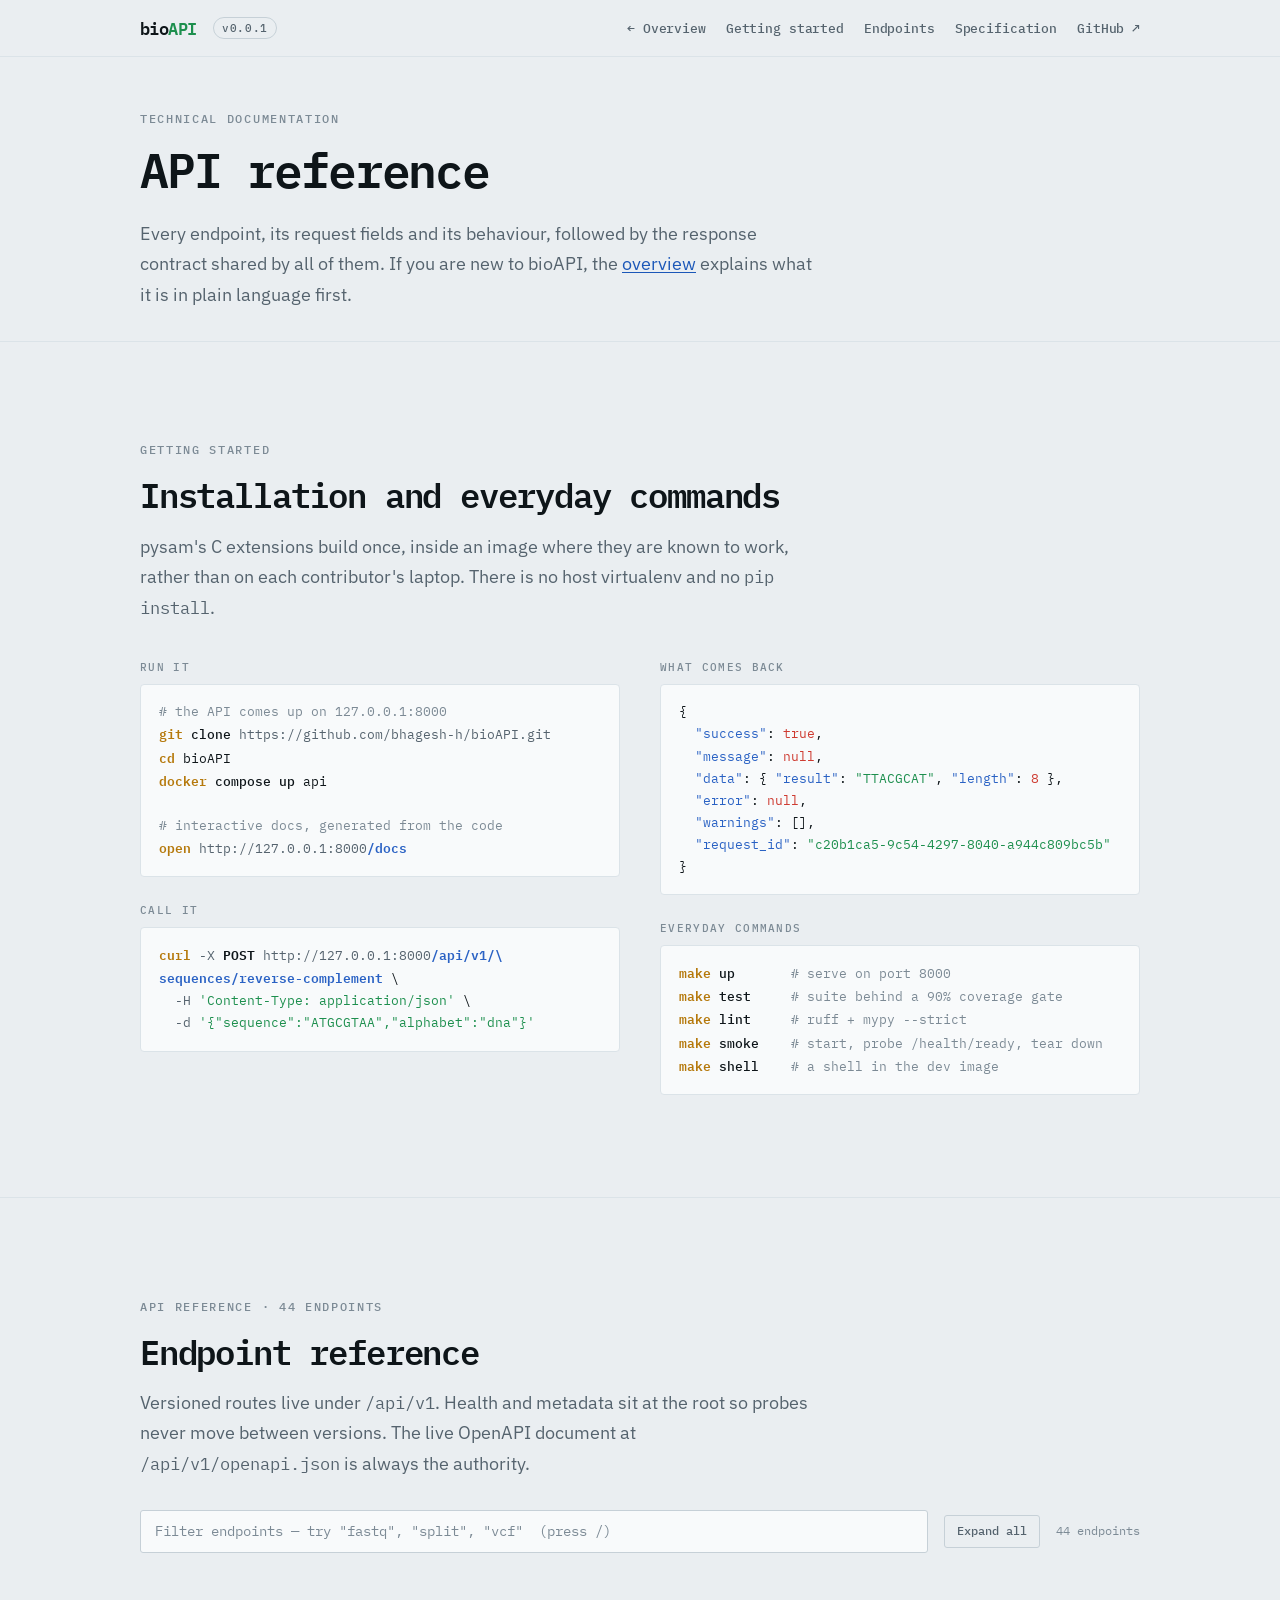
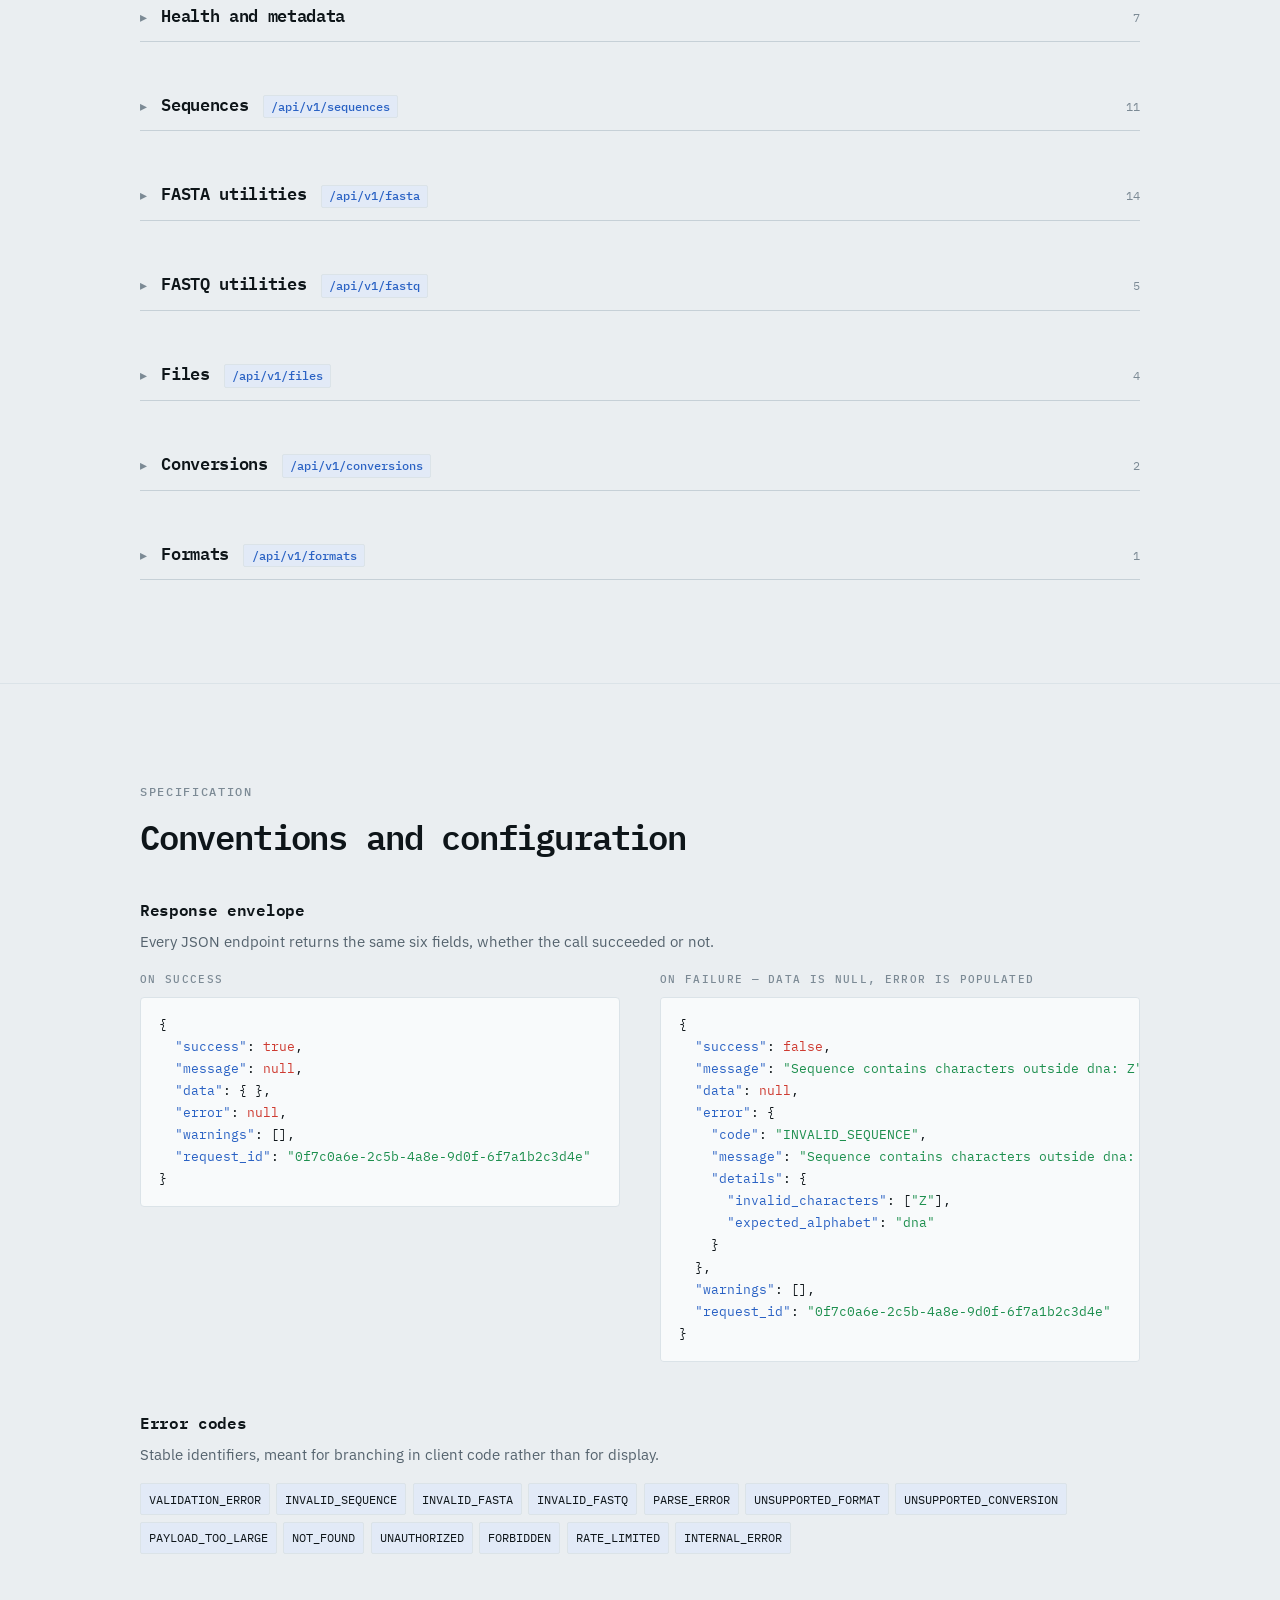
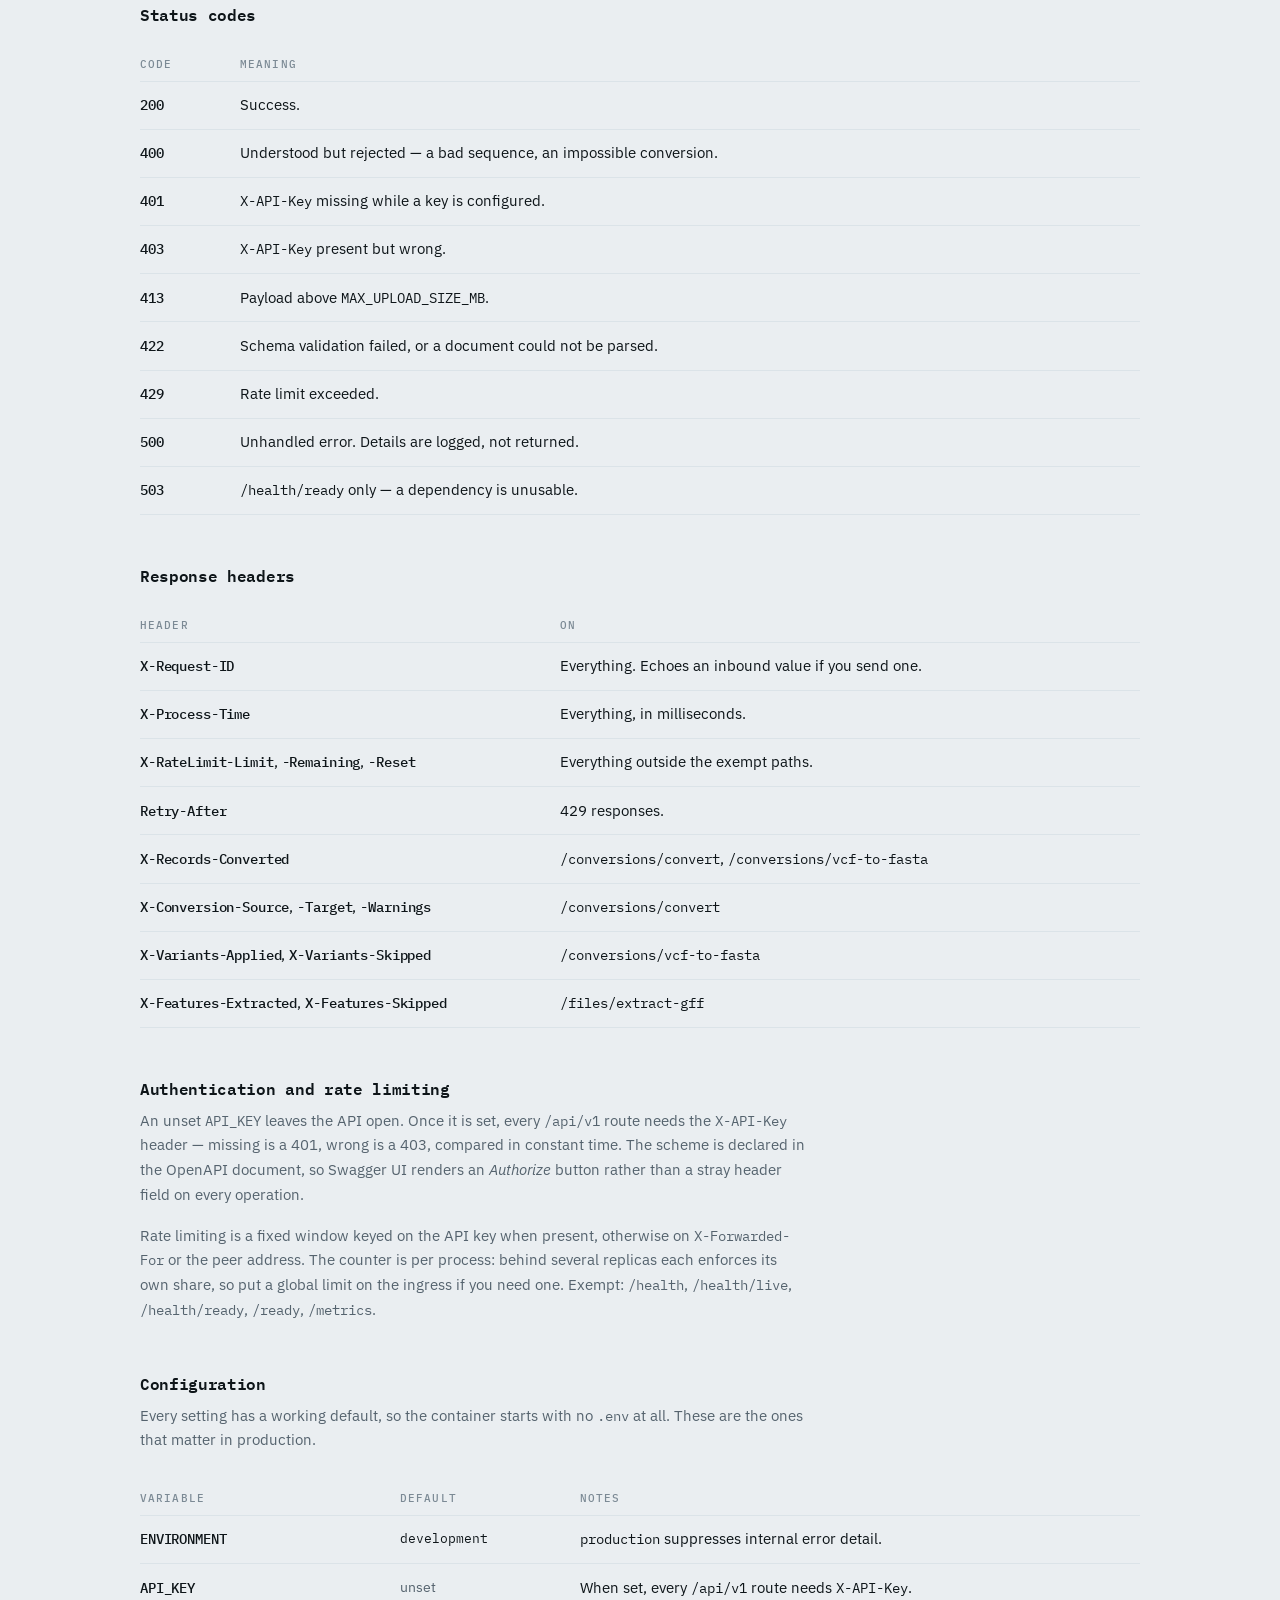
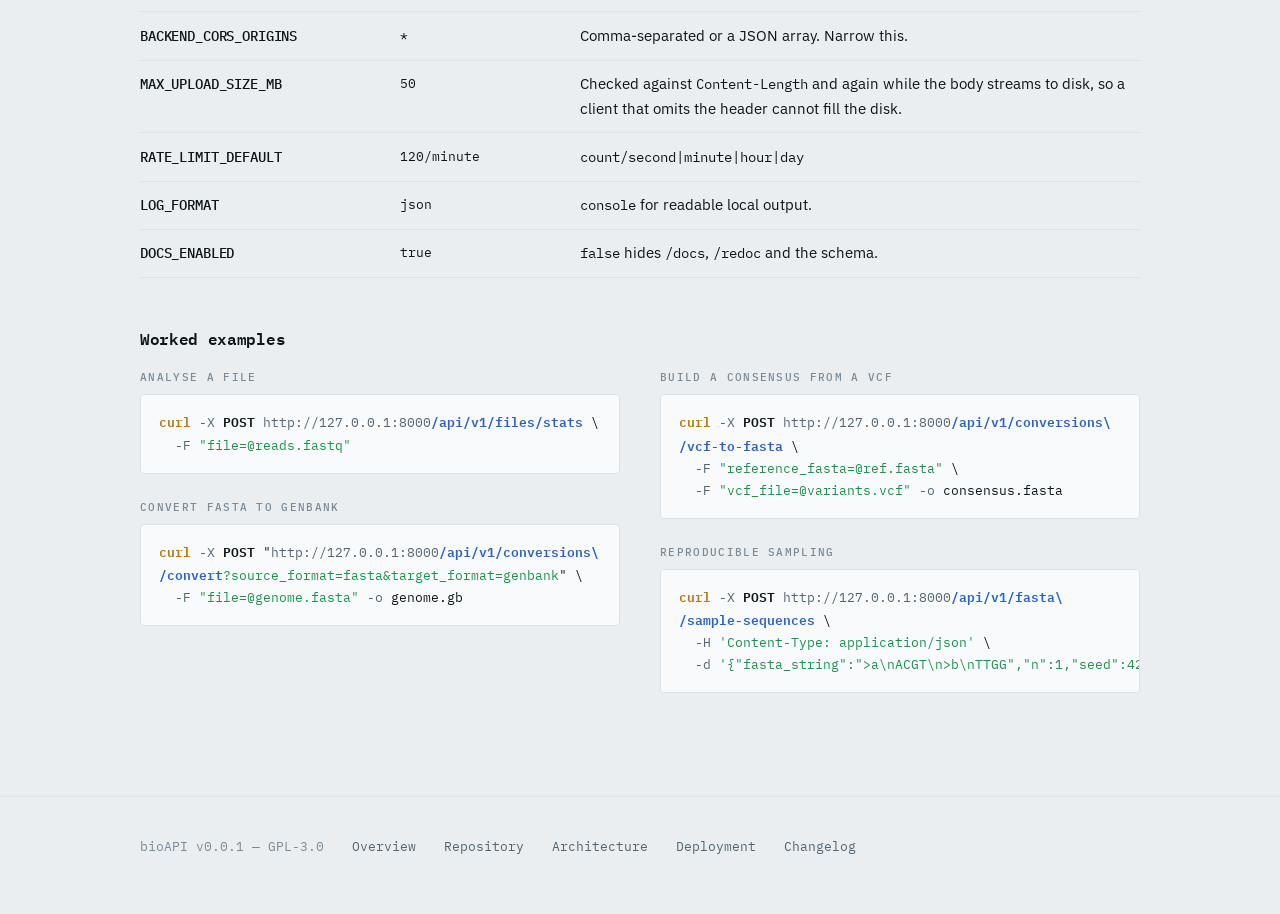
==== commit 083c13b7: "docs(site): professional section and heading names The overview page had headings written as convers" ====
--- a/site/reference.html
+++ b/site/reference.html
@@ -45,7 +45,7 @@
 <section class="section" id="getting-started">
   <div class="wrap">
     <p class="eyebrow">Getting started</p>
-    <h2>Docker is the only supported toolchain</h2>
+    <h2>Installation and everyday commands</h2>
     <p class="lede" style="margin-top:1rem">
       pysam's C extensions build once, inside an image where they are known to work,
       rather than on each contributor's laptop. There is no host virtualenv and no
